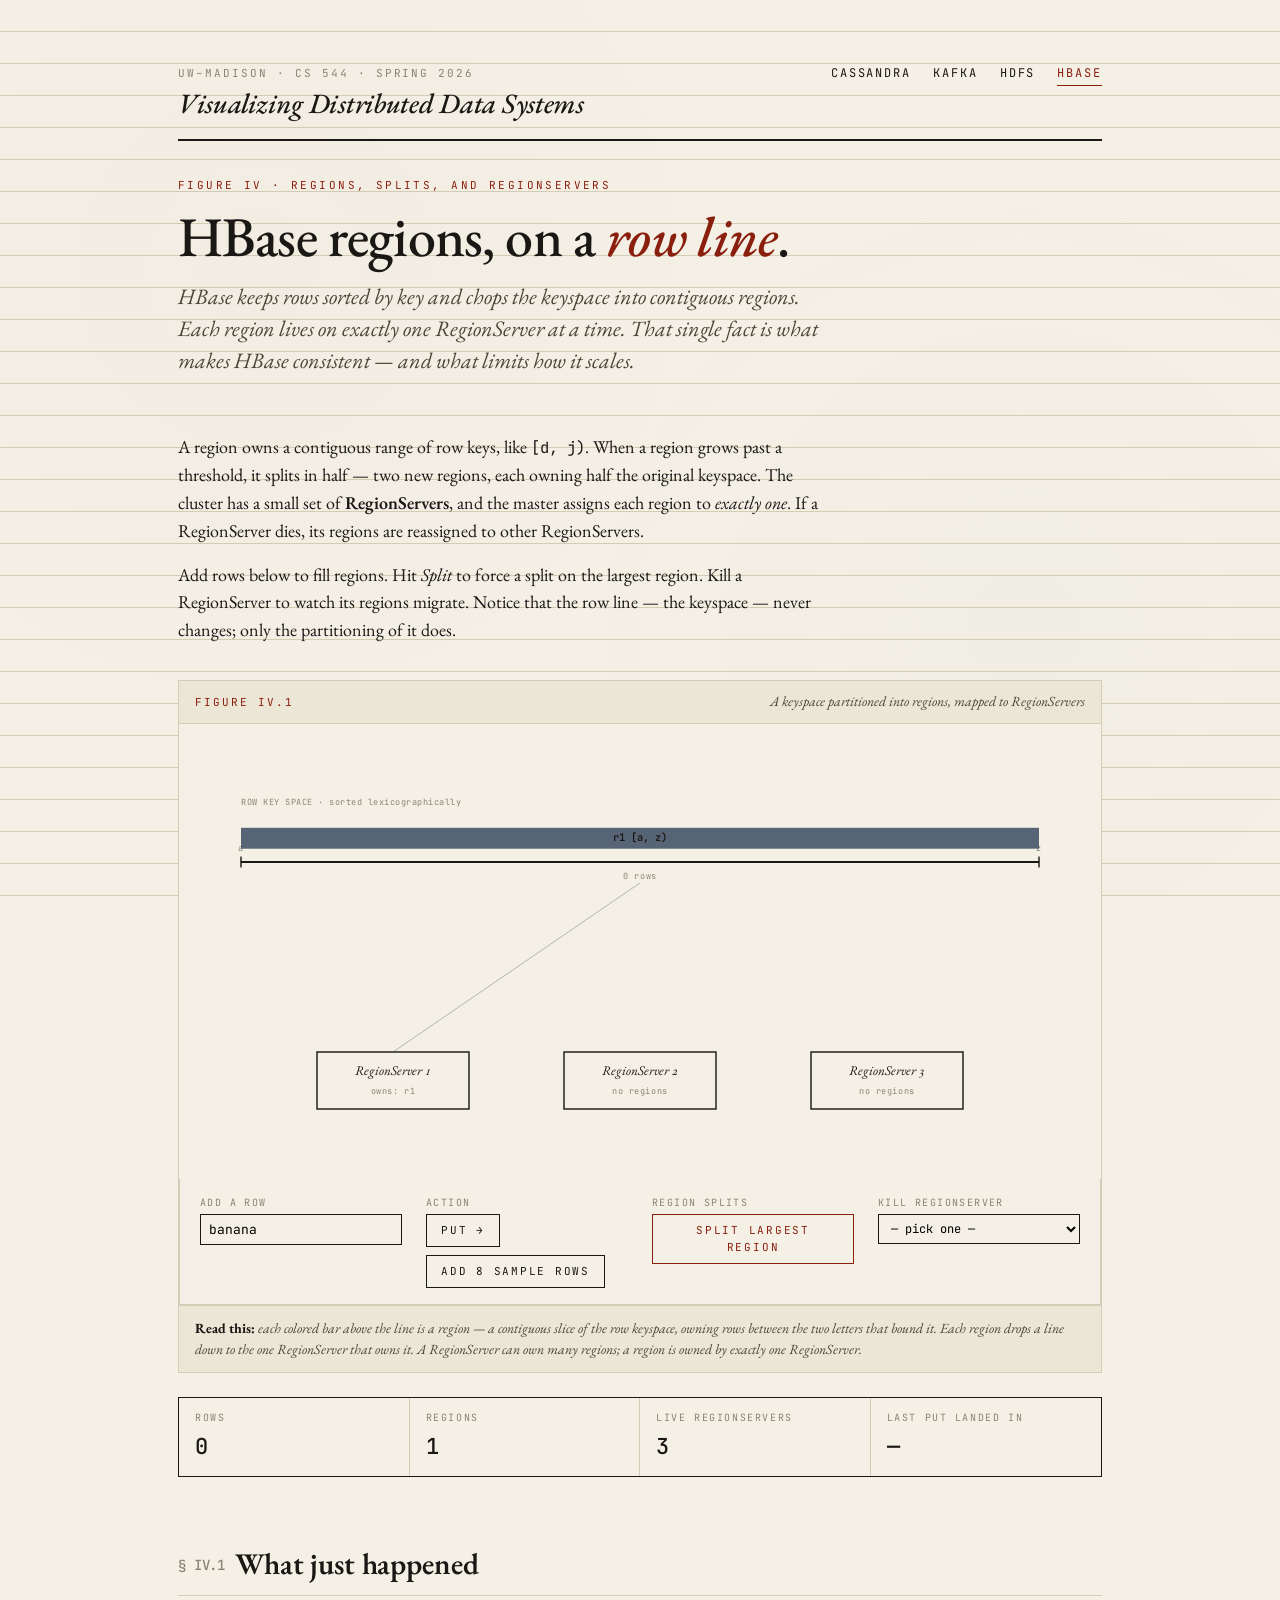
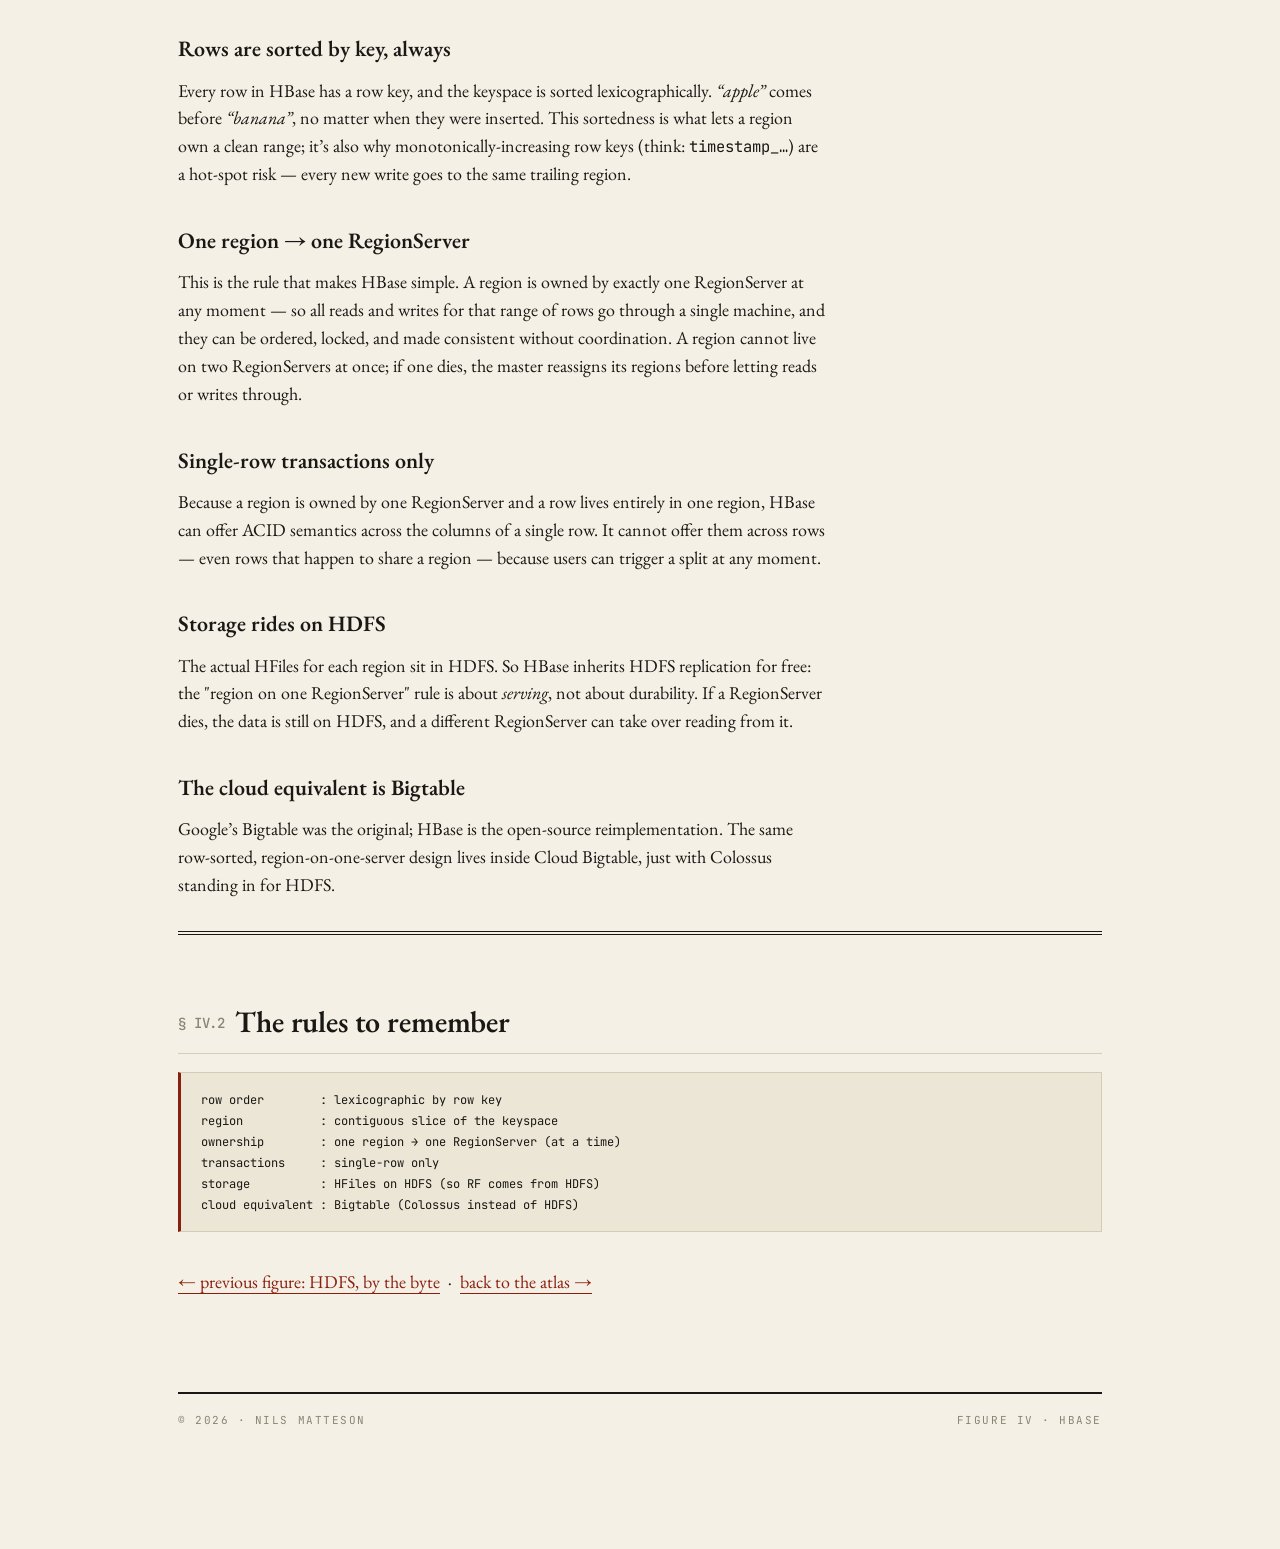
==== hbase.html @ 3a1dfbe9 "Initial site: four interactive figures for CS 544 distributed systems - Figure I (Cassandra): 8-vnod" ====
<!doctype html>
<html lang="en">
<head>
  <meta charset="utf-8" />
  <meta name="viewport" content="width=device-width, initial-scale=1" />
  <title>HBase regions on a row line — CS 544 Visualizations</title>
  <link rel="stylesheet" href="styles/main.css" />
</head>
<body>
  <main class="page page--wide">

    <header class="masthead">
      <div>
        <div class="masthead__meta">UW–Madison · CS 544 · spring 2026</div>
        <div class="masthead__title"><a href="./index.html">Visualizing Distributed Data Systems</a></div>
      </div>
      <nav class="masthead__nav">
        <a href="./cassandra.html">Cassandra</a>
        <a href="./kafka.html">Kafka</a>
        <a href="./hdfs.html">HDFS</a>
        <a href="./hbase.html" class="is-current">HBase</a>
      </nav>
    </header>

    <div class="eyebrow">Figure IV · Regions, splits, and RegionServers</div>
    <h1 class="title">HBase regions, on a <em>row line</em>.</h1>
    <p class="lede">
      HBase keeps rows sorted by key and chops the keyspace into
      contiguous regions. Each region lives on exactly one
      RegionServer at a time. That single fact is what makes HBase
      consistent — and what limits how it scales.
    </p>

    <p>
      A region owns a contiguous range of row keys, like
      <span class="mono">[d, j)</span>. When a region grows past a
      threshold, it splits in half — two new regions, each owning
      half the original keyspace. The cluster has a small set of
      <strong>RegionServers</strong>, and the master assigns each
      region to <em>exactly one</em>. If a RegionServer dies, its
      regions are reassigned to other RegionServers.
    </p>

    <p>
      Add rows below to fill regions. Hit <em>Split</em> to force a
      split on the largest region. Kill a RegionServer to watch its
      regions migrate. Notice that the row line — the keyspace —
      never changes; only the partitioning of it does.
    </p>

    <figure class="figure">
      <div class="figure__head">
        <span class="figure__label">Figure IV.1</span>
        <span class="figure__title">A keyspace partitioned into regions, mapped to RegionServers</span>
      </div>
      <div class="figure__body" id="hbase-stage">
        <svg id="hbase-svg" viewBox="0 0 920 420" role="img" aria-label="HBase regions on a row line">

          <!-- row line label -->
          <text x="40" y="60" class="label-sm">ROW KEY SPACE  ·  sorted lexicographically</text>

          <!-- the row line itself -->
          <line x1="40" y1="120" x2="880" y2="120" class="stroke-ink" stroke-width="2" />
          <line x1="40" y1="115" x2="40" y2="125" class="stroke-ink" stroke-width="1" />
          <line x1="880" y1="115" x2="880" y2="125" class="stroke-ink" stroke-width="1" />
          <text x="40" y="108" text-anchor="middle" class="label-sm">a</text>
          <text x="880" y="108" text-anchor="middle" class="label-sm">z</text>

          <!-- regions (drawn by JS) -->
          <g id="regions-g"></g>

          <!-- RegionServers (drawn by JS) -->
          <g id="rs-g"></g>

          <!-- assignment lines (drawn by JS) -->
          <g id="assign-g"></g>
        </svg>
      </div>

      <div class="controls">
        <div class="control">
          <span class="control__label">Add a row</span>
          <input type="text" id="row-key" value="banana" maxlength="20"
                 style="font-family: var(--mono); font-size: 13px; border: 1px solid var(--ink); background: var(--paper); padding: 6px 8px; border-radius: 0;" />
        </div>
        <div class="control">
          <span class="control__label">Action</span>
          <div style="display:flex; gap:8px; flex-wrap:wrap;">
            <button class="btn" id="btn-add">Put →</button>
            <button class="btn" id="btn-burst">Add 8 sample rows</button>
          </div>
        </div>
        <div class="control">
          <span class="control__label">Region splits</span>
          <button class="btn btn--accent" id="btn-split">Split largest region</button>
        </div>
        <div class="control">
          <span class="control__label">Kill RegionServer</span>
          <select id="kill-rs">
            <option value="">— pick one —</option>
            <option value="0">RS-1</option>
            <option value="1">RS-2</option>
            <option value="2">RS-3</option>
          </select>
        </div>
      </div>

      <figcaption class="figure__caption">
        <b>Read this:</b> each colored bar above the line is a
        region — a contiguous slice of the row keyspace, owning rows
        between the two letters that bound it. Each region drops a
        line down to the one RegionServer that owns it. A
        RegionServer can own many regions; a region is owned by
        exactly one RegionServer.
      </figcaption>
    </figure>

    <div class="readout">
      <div class="readout__cell">
        <span class="k">Rows</span>
        <span class="v" id="r-rows">0</span>
      </div>
      <div class="readout__cell">
        <span class="k">Regions</span>
        <span class="v" id="r-regions">1</span>
      </div>
      <div class="readout__cell">
        <span class="k">Live RegionServers</span>
        <span class="v" id="r-live">3</span>
      </div>
      <div class="readout__cell">
        <span class="k">Last put landed in</span>
        <span class="v" id="r-last">—</span>
      </div>
    </div>

    <h2><span class="num">§ IV.1</span>What just happened</h2>

    <h3>Rows are sorted by key, always</h3>
    <p>
      Every row in HBase has a row key, and the keyspace is sorted
      lexicographically. <em>“apple”</em> comes before
      <em>“banana”</em>, no matter when they were inserted. This
      sortedness is what lets a region own a clean range; it’s also
      why monotonically-increasing row keys (think:
      <span class="mono">timestamp_…</span>) are a hot-spot risk —
      every new write goes to the same trailing region.
    </p>

    <h3>One region → one RegionServer</h3>
    <p>
      This is the rule that makes HBase simple. A region is owned
      by exactly one RegionServer at any moment — so all reads and
      writes for that range of rows go through a single machine, and
      they can be ordered, locked, and made consistent without
      coordination. A region cannot live on two RegionServers at
      once; if one dies, the master reassigns its regions before
      letting reads or writes through.
    </p>

    <h3>Single-row transactions only</h3>
    <p>
      Because a region is owned by one RegionServer and a row lives
      entirely in one region, HBase can offer ACID semantics across
      the columns of a single row. It cannot offer them across rows
      — even rows that happen to share a region — because users can
      trigger a split at any moment.
    </p>

    <h3>Storage rides on HDFS</h3>
    <p>
      The actual HFiles for each region sit in HDFS. So HBase
      inherits HDFS replication for free: the "region on one
      RegionServer" rule is about <em>serving</em>, not about
      durability. If a RegionServer dies, the data is still on HDFS,
      and a different RegionServer can take over reading from it.
    </p>

    <h3>The cloud equivalent is Bigtable</h3>
    <p>
      Google’s Bigtable was the original; HBase is the open-source
      reimplementation. The same row-sorted, region-on-one-server
      design lives inside Cloud Bigtable, just with Colossus standing
      in for HDFS.
    </p>

    <hr class="hr-double" />

    <h2><span class="num">§ IV.2</span>The rules to remember</h2>
    <pre><code>row order        : lexicographic by row key
region           : contiguous slice of the keyspace
ownership        : one region → one RegionServer (at a time)
transactions     : single-row only
storage          : HFiles on HDFS (so RF comes from HDFS)
cloud equivalent : Bigtable (Colossus instead of HDFS)</code></pre>

    <p style="margin-top: 36px;">
      <a class="intext" href="./hdfs.html">← previous figure: HDFS, by the byte</a>
      &nbsp;·&nbsp;
      <a class="intext" href="./index.html">back to the atlas →</a>
    </p>

    <footer class="colophon">
      <span>© 2026 · Nils Matteson</span>
      <span>Figure IV · HBase</span>
    </footer>

  </main>

  <script src="scripts/hbase-regions.js"></script>
</body>
</html>
---- styles/main.css ----
/* ==========================================================================
   CS544 Visualizations — design system
   "Lab notebook" — paper, ink, oxblood. Hard rules. Serif body.
   ========================================================================== */

@import url('https://fonts.googleapis.com/css2?family=EB+Garamond:ital,wght@0,400;0,500;0,600;0,700;1,400;1,500&family=JetBrains+Mono:wght@400;500;600&display=swap');

:root {
  /* palette */
  --paper:        #f4f0e6;
  --paper-deep:   #ece6d6;
  --paper-line:   #d4cdb6;
  --ink:          #1a1814;
  --ink-soft:     #4a4538;
  --ink-mute:     #8a8472;
  --oxblood:      #8b1f0e;
  --oxblood-deep: #5e1408;
  --moss:         #4a6b3a;
  --ochre:        #b8860b;
  --steel:        #46566a;

  /* type */
  --serif: 'EB Garamond', 'Iowan Old Style', 'Apple Garamond', Georgia, serif;
  --mono:  'JetBrains Mono', 'IBM Plex Mono', ui-monospace, Menlo, monospace;

  /* scale */
  --col: 720px;
  --gut: 24px;
}

/* ==== reset ============================================================ */

*, *::before, *::after { box-sizing: border-box; }
html, body, h1, h2, h3, h4, h5, h6, p, ul, ol, li, figure, figcaption, pre, code, table, td, th { margin: 0; padding: 0; }
button { font: inherit; color: inherit; background: none; border: 0; padding: 0; cursor: pointer; }
a { color: inherit; }

/* ==== page ============================================================ */

html {
  font-size: 18px;
  background: var(--paper);
  color: var(--ink);
  -webkit-font-smoothing: antialiased;
}

body {
  font-family: var(--serif);
  font-feature-settings: "kern" 1, "liga" 1, "onum" 1;
  line-height: 1.55;
  background:
    repeating-linear-gradient(
      to bottom,
      transparent 0,
      transparent 31px,
      var(--paper-line) 31px,
      var(--paper-line) 32px
    ),
    var(--paper);
  background-attachment: fixed;
  min-height: 100vh;
}

/* subtle paper grain */
body::before {
  content: "";
  position: fixed;
  inset: 0;
  pointer-events: none;
  background-image:
    radial-gradient(circle at 20% 30%, rgba(139, 31, 14, 0.015) 0, transparent 40%),
    radial-gradient(circle at 80% 70%, rgba(74, 107, 58, 0.015) 0, transparent 40%);
  z-index: 0;
}

/* ==== layout ========================================================== */

.page {
  position: relative;
  z-index: 1;
  max-width: var(--col);
  margin: 0 auto;
  padding: 64px 28px 120px;
}

.page--wide {
  max-width: 980px;
}

/* ==== top masthead =================================================== */

.masthead {
  display: flex;
  align-items: baseline;
  justify-content: space-between;
  gap: 24px;
  border-bottom: 2px solid var(--ink);
  padding-bottom: 14px;
  margin-bottom: 36px;
}

.masthead__title {
  font-family: var(--serif);
  font-style: italic;
  font-weight: 500;
  font-size: 28px;
  letter-spacing: -0.01em;
}

.masthead__title a { text-decoration: none; }

.masthead__meta {
  font-family: var(--mono);
  font-size: 11px;
  text-transform: uppercase;
  letter-spacing: 0.18em;
  color: var(--ink-mute);
}

.masthead__nav {
  display: flex;
  gap: 22px;
  font-family: var(--mono);
  font-size: 12px;
  text-transform: uppercase;
  letter-spacing: 0.16em;
}

.masthead__nav a {
  text-decoration: none;
  border-bottom: 1px solid transparent;
  padding-bottom: 2px;
  transition: border-color 120ms;
}

.masthead__nav a:hover,
.masthead__nav a.is-current {
  border-bottom-color: var(--oxblood);
  color: var(--oxblood);
}

/* ==== headings ======================================================= */

.eyebrow {
  font-family: var(--mono);
  font-size: 11px;
  text-transform: uppercase;
  letter-spacing: 0.22em;
  color: var(--oxblood);
  margin-bottom: 14px;
}

h1.title {
  font-family: var(--serif);
  font-weight: 500;
  font-size: 56px;
  line-height: 1.05;
  letter-spacing: -0.015em;
  margin-bottom: 14px;
}

h1.title em {
  color: var(--oxblood);
  font-style: italic;
}

.lede {
  font-family: var(--serif);
  font-style: italic;
  font-size: 22px;
  line-height: 1.45;
  color: var(--ink-soft);
  max-width: 30em;
  margin-bottom: 56px;
}

h2 {
  font-family: var(--serif);
  font-weight: 600;
  font-size: 30px;
  letter-spacing: -0.005em;
  margin: 64px 0 18px;
  border-bottom: 1px solid var(--paper-line);
  padding-bottom: 8px;
}

h2 .num {
  font-family: var(--mono);
  font-weight: 500;
  font-size: 14px;
  color: var(--ink-mute);
  margin-right: 10px;
  vertical-align: 4px;
}

h3 {
  font-family: var(--serif);
  font-weight: 600;
  font-size: 22px;
  margin: 36px 0 10px;
}

p { margin-bottom: 16px; max-width: 36em; }
p + p { text-indent: 0; }

p strong { font-weight: 600; }
p em { font-style: italic; }

a.intext {
  color: var(--oxblood);
  text-decoration: none;
  border-bottom: 1px solid var(--oxblood);
}

/* ==== code ============================================================ */

code, kbd, .mono {
  font-family: var(--mono);
  font-size: 0.86em;
}

code {
  background: var(--paper-deep);
  padding: 1px 6px;
  border: 1px solid var(--paper-line);
}

pre {
  font-family: var(--mono);
  font-size: 14px;
  background: var(--paper-deep);
  border: 1px solid var(--paper-line);
  border-left: 3px solid var(--oxblood);
  padding: 16px 20px;
  overflow-x: auto;
  margin: 18px 0;
  line-height: 1.5;
}

pre code {
  background: transparent;
  border: 0;
  padding: 0;
}

/* ==== figure ========================================================== */

.figure {
  margin: 36px 0 24px;
  border: 1px solid var(--paper-line);
  background: var(--paper);
}

.figure__head {
  display: flex;
  align-items: baseline;
  justify-content: space-between;
  padding: 10px 16px;
  border-bottom: 1px solid var(--paper-line);
  background: var(--paper-deep);
}

.figure__label {
  font-family: var(--mono);
  font-size: 11px;
  text-transform: uppercase;
  letter-spacing: 0.18em;
  color: var(--oxblood);
}

.figure__title {
  font-family: var(--serif);
  font-style: italic;
  font-size: 14px;
  color: var(--ink-soft);
}

.figure__body {
  padding: 24px;
}

.figure__caption {
  font-family: var(--serif);
  font-style: italic;
  font-size: 14px;
  line-height: 1.5;
  color: var(--ink-soft);
  padding: 12px 16px;
  border-top: 1px solid var(--paper-line);
  background: var(--paper-deep);
}

.figure__caption b { font-style: normal; color: var(--ink); }

/* ==== controls panel ================================================== */

.controls {
  display: grid;
  grid-template-columns: repeat(auto-fit, minmax(180px, 1fr));
  gap: 16px 24px;
  padding: 16px 20px;
  border: 1px solid var(--paper-line);
  border-top: 0;
  background: var(--paper);
  font-family: var(--mono);
  font-size: 12px;
}

.control { display: flex; flex-direction: column; gap: 4px; }

.control__label {
  text-transform: uppercase;
  letter-spacing: 0.14em;
  color: var(--ink-mute);
  font-size: 10px;
}

.control__value {
  color: var(--ink);
  font-weight: 600;
  font-size: 14px;
  font-variant-numeric: tabular-nums;
}

input[type="range"] {
  -webkit-appearance: none;
  appearance: none;
  width: 100%;
  height: 2px;
  background: var(--ink);
  outline: none;
  margin: 8px 0 4px;
}

input[type="range"]::-webkit-slider-thumb {
  -webkit-appearance: none;
  appearance: none;
  width: 14px;
  height: 14px;
  background: var(--oxblood);
  border: 2px solid var(--paper);
  cursor: pointer;
  border-radius: 0;
}

input[type="range"]::-moz-range-thumb {
  width: 14px;
  height: 14px;
  background: var(--oxblood);
  border: 2px solid var(--paper);
  cursor: pointer;
  border-radius: 0;
}

button.btn {
  font-family: var(--mono);
  font-size: 11px;
  text-transform: uppercase;
  letter-spacing: 0.16em;
  border: 1px solid var(--ink);
  background: var(--paper);
  padding: 7px 14px;
  cursor: pointer;
  transition: background 80ms, color 80ms;
}

button.btn:hover {
  background: var(--ink);
  color: var(--paper);
}

button.btn--accent {
  border-color: var(--oxblood);
  color: var(--oxblood);
}

button.btn--accent:hover {
  background: var(--oxblood);
  color: var(--paper);
}

select {
  font-family: var(--mono);
  font-size: 12px;
  border: 1px solid var(--ink);
  background: var(--paper);
  padding: 5px 8px;
  border-radius: 0;
}

/* ==== readout strip =================================================== */

.readout {
  display: grid;
  grid-template-columns: repeat(auto-fit, minmax(140px, 1fr));
  border: 1px solid var(--ink);
  margin: 20px 0;
}

.readout__cell {
  padding: 12px 16px;
  border-right: 1px solid var(--paper-line);
  font-family: var(--mono);
}

.readout__cell:last-child { border-right: 0; }

.readout__cell .k {
  display: block;
  font-size: 10px;
  text-transform: uppercase;
  letter-spacing: 0.16em;
  color: var(--ink-mute);
  margin-bottom: 4px;
}

.readout__cell .v {
  font-size: 22px;
  font-weight: 500;
  font-variant-numeric: tabular-nums;
  color: var(--ink);
}

.readout__cell .v--ok    { color: var(--moss); }
.readout__cell .v--warn  { color: var(--ochre); }
.readout__cell .v--bad   { color: var(--oxblood); }

/* ==== topic cards (landing) =========================================== */

.cards {
  display: grid;
  grid-template-columns: repeat(auto-fit, minmax(280px, 1fr));
  gap: 1px;
  background: var(--ink);
  border: 1px solid var(--ink);
  margin: 36px 0 56px;
}

.card {
  background: var(--paper);
  padding: 24px 22px 26px;
  text-decoration: none;
  color: inherit;
  display: flex;
  flex-direction: column;
  gap: 10px;
  transition: background 120ms;
}

.card:hover { background: var(--paper-deep); }

.card__num {
  font-family: var(--mono);
  font-size: 11px;
  letter-spacing: 0.18em;
  color: var(--oxblood);
}

.card__title {
  font-family: var(--serif);
  font-size: 24px;
  font-weight: 500;
  line-height: 1.15;
}

.card__desc {
  font-family: var(--serif);
  font-style: italic;
  font-size: 14px;
  color: var(--ink-soft);
  line-height: 1.45;
}

.card__cta {
  font-family: var(--mono);
  font-size: 11px;
  text-transform: uppercase;
  letter-spacing: 0.16em;
  color: var(--oxblood);
  margin-top: 6px;
}

/* ==== footer ========================================================== */

.colophon {
  margin-top: 96px;
  padding-top: 18px;
  border-top: 2px solid var(--ink);
  font-family: var(--mono);
  font-size: 11px;
  text-transform: uppercase;
  letter-spacing: 0.14em;
  color: var(--ink-mute);
  display: flex;
  justify-content: space-between;
  flex-wrap: wrap;
  gap: 12px;
}

/* ==== utility ========================================================= */

.hr-double {
  border: 0;
  border-top: 1px solid var(--ink);
  border-bottom: 1px solid var(--ink);
  height: 4px;
  margin: 32px 0;
}

.hr-thin {
  border: 0;
  border-top: 1px solid var(--paper-line);
  margin: 24px 0;
}

.tag {
  display: inline-block;
  font-family: var(--mono);
  font-size: 10px;
  text-transform: uppercase;
  letter-spacing: 0.16em;
  border: 1px solid var(--ink-mute);
  padding: 2px 8px;
  color: var(--ink-soft);
}

.tag--accent { border-color: var(--oxblood); color: var(--oxblood); }

/* ==== SVG common ====================================================== */

svg .stroke-ink   { stroke: var(--ink); }
svg .stroke-ox    { stroke: var(--oxblood); }
svg .stroke-mute  { stroke: var(--ink-mute); }
svg .stroke-moss  { stroke: var(--moss); }
svg .fill-paper   { fill: var(--paper); }
svg .fill-ink     { fill: var(--ink); }
svg .fill-ox      { fill: var(--oxblood); }
svg .fill-mute    { fill: var(--ink-mute); }
svg .fill-moss    { fill: var(--moss); }
svg .fill-ochre   { fill: var(--ochre); }
svg text {
  font-family: var(--mono);
  font-size: 11px;
  fill: var(--ink);
  user-select: none;
}
svg .label-sm { font-size: 9px; fill: var(--ink-mute); letter-spacing: 0.06em; }
svg .label-lg { font-family: var(--serif); font-style: italic; font-size: 14px; fill: var(--ink); }

/* ==== animations ====================================================== */

@keyframes pulse-ox {
  0%   { opacity: 0.0; }
  40%  { opacity: 1.0; }
  100% { opacity: 0.0; }
}

@keyframes flow {
  from { stroke-dashoffset: 0; }
  to   { stroke-dashoffset: -24; }
}

.flowline {
  stroke-dasharray: 8 4;
  animation: flow 1.2s linear infinite;
}

.is-active { stroke: var(--oxblood) !important; }
.is-active-fill { fill: var(--oxblood) !important; }

/* ==== responsive ====================================================== */

@media (max-width: 720px) {
  html { font-size: 16px; }
  h1.title { font-size: 38px; }
  .lede    { font-size: 19px; }
  h2       { font-size: 24px; }
  .page    { padding: 36px 18px 80px; }
  .masthead { flex-wrap: wrap; }
  .masthead__nav { width: 100%; padding-top: 8px; }
}
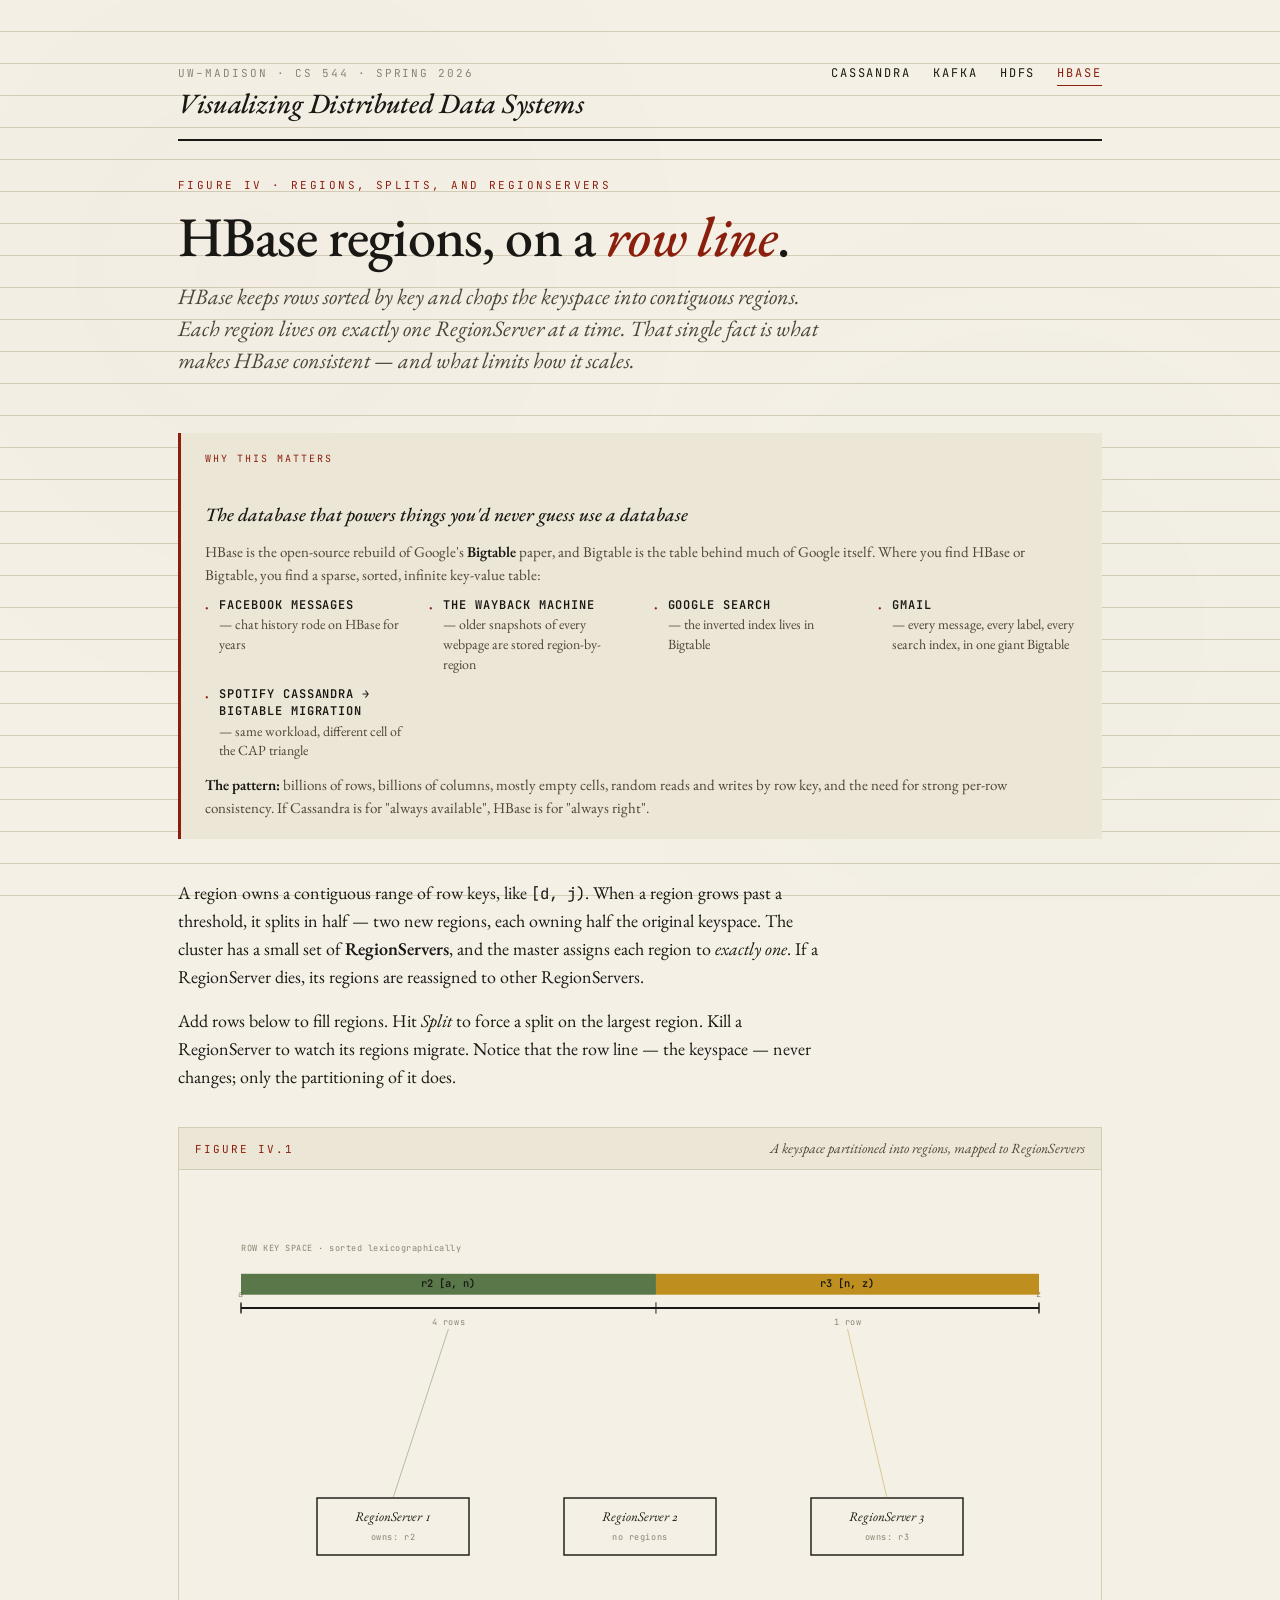
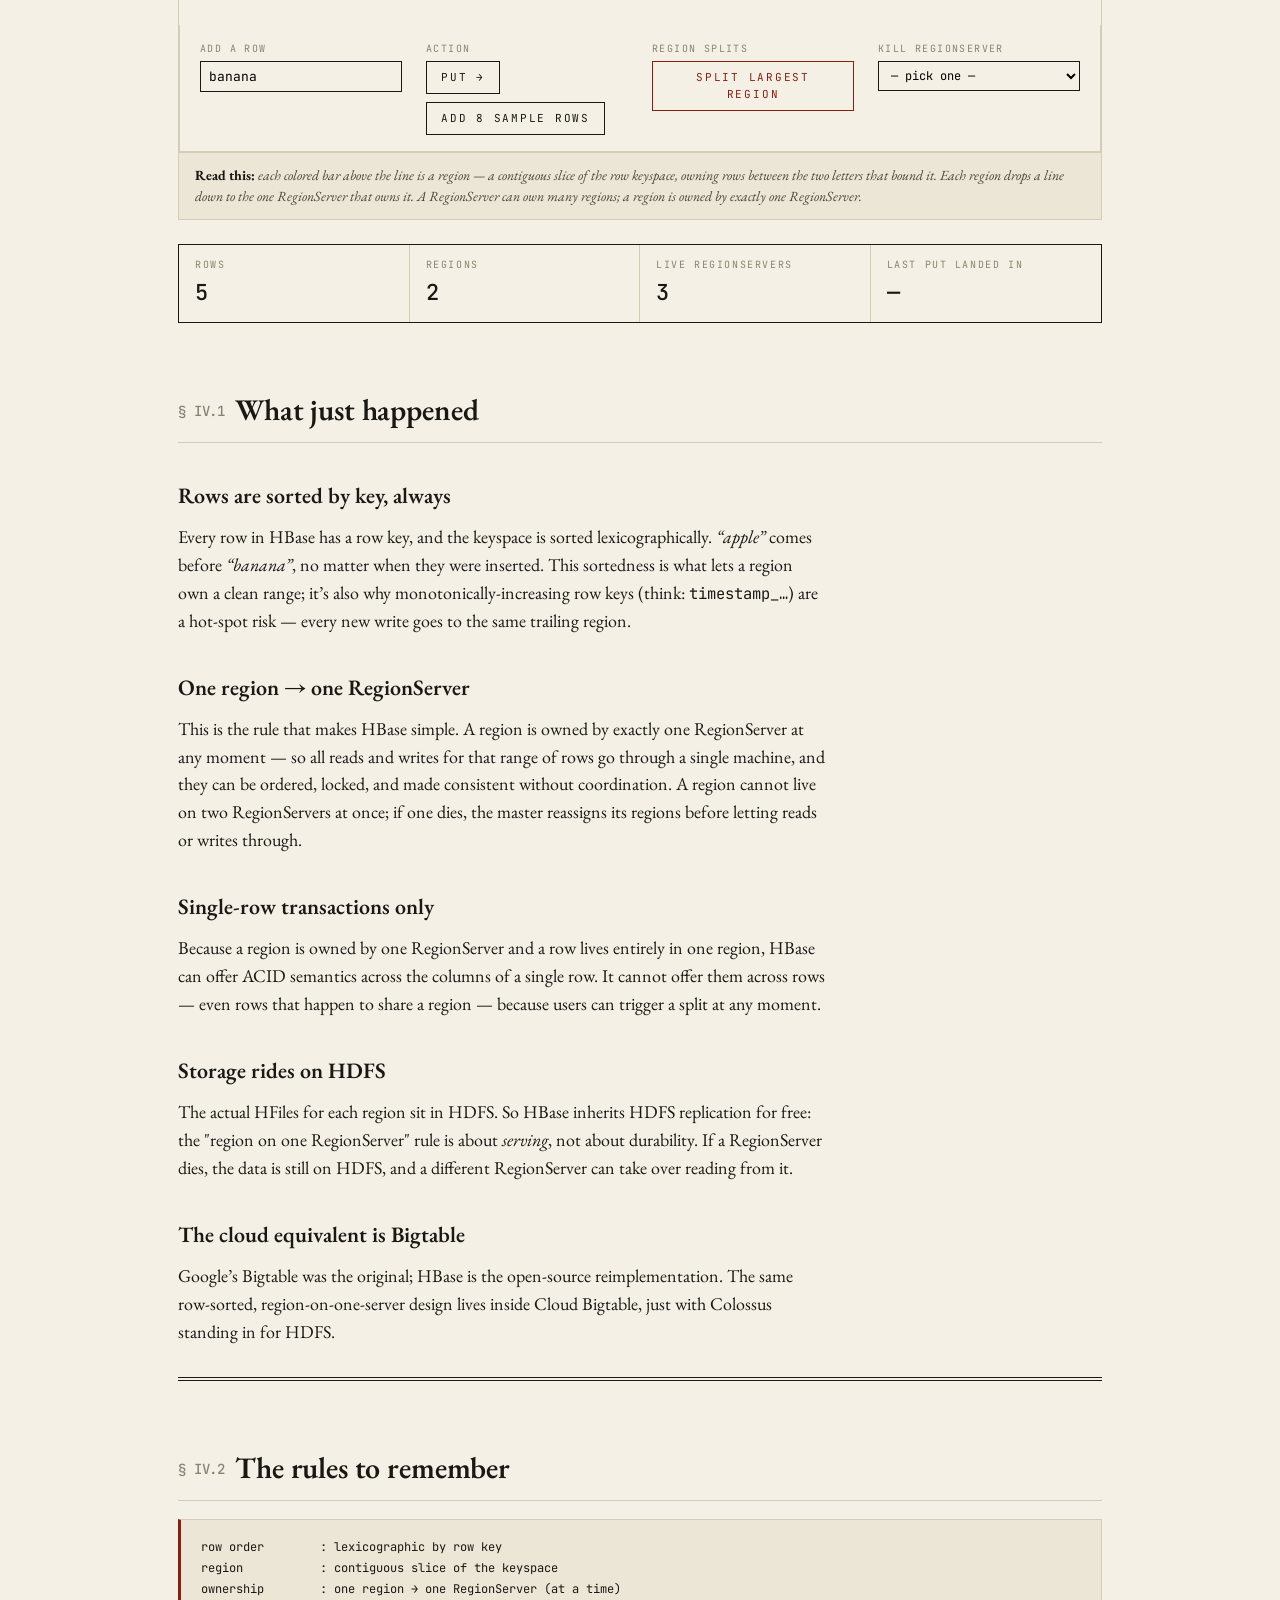
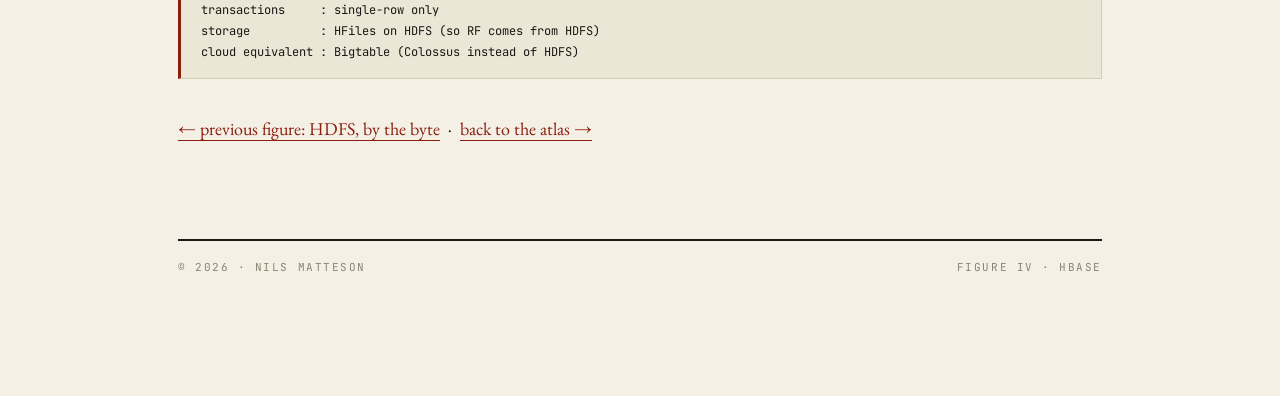
==== commit b424063d: "Add motivating real-world callouts; fix Cassandra label overlaps; seed HBase - Each system page now " ====
--- a/hbase.html
+++ b/hbase.html
@@ -31,6 +31,33 @@
       consistent — and what limits how it scales.
     </p>
 
+    <aside class="callout">
+      <span class="callout__label">Why this matters</span>
+      <h3 class="callout__title">The database that powers things you'd never guess use a database</h3>
+      <div class="callout__body">
+        <p>
+          HBase is the open-source rebuild of Google's <strong>Bigtable</strong>
+          paper, and Bigtable is the table behind much of Google
+          itself. Where you find HBase or Bigtable, you find a
+          sparse, sorted, infinite key-value table:
+        </p>
+        <ul class="callout__list">
+          <li><strong>Facebook Messages</strong> — chat history rode on HBase for years</li>
+          <li><strong>The Wayback Machine</strong> — older snapshots of every webpage are stored region-by-region</li>
+          <li><strong>Google Search</strong> — the inverted index lives in Bigtable</li>
+          <li><strong>Gmail</strong> — every message, every label, every search index, in one giant Bigtable</li>
+          <li><strong>Spotify Cassandra → Bigtable migration</strong> — same workload, different cell of the CAP triangle</li>
+        </ul>
+        <p style="margin-top:12px;">
+          <strong>The pattern:</strong> billions of rows, billions of
+          columns, mostly empty cells, random reads and writes by
+          row key, and the need for strong per-row consistency. If
+          Cassandra is for "always available", HBase is for "always
+          right".
+        </p>
+      </div>
+    </aside>
+
     <p>
       A region owns a contiguous range of row keys, like
       <span class="mono">[d, j)</span>. When a region grows past a
--- a/styles/main.css
+++ b/styles/main.css
@@ -425,6 +425,74 @@
 .readout__cell .v--warn  { color: var(--ochre); }
 .readout__cell .v--bad   { color: var(--oxblood); }
 
+/* ==== callout (why this matters) ====================================== */
+
+.callout {
+  background: var(--paper-deep);
+  border-left: 3px solid var(--oxblood);
+  padding: 18px 24px 20px;
+  margin: 28px 0 40px;
+}
+
+.callout__label {
+  display: block;
+  font-family: var(--mono);
+  font-size: 10px;
+  text-transform: uppercase;
+  letter-spacing: 0.20em;
+  color: var(--oxblood);
+  margin-bottom: 10px;
+}
+
+.callout__title {
+  font-family: var(--serif);
+  font-style: italic;
+  font-weight: 500;
+  font-size: 19px;
+  line-height: 1.35;
+  margin-bottom: 12px;
+  color: var(--ink);
+  border: 0;
+  padding: 0;
+}
+
+.callout__body {
+  font-family: var(--serif);
+  font-size: 15px;
+  line-height: 1.55;
+  color: var(--ink-soft);
+}
+
+.callout__body p { margin-bottom: 10px; max-width: none; }
+.callout__body p:last-child { margin-bottom: 0; }
+.callout__body strong { color: var(--ink); font-weight: 600; }
+
+.callout__list {
+  list-style: none;
+  margin: 0;
+  padding: 0;
+  display: grid;
+  grid-template-columns: repeat(auto-fit, minmax(200px, 1fr));
+  gap: 12px 24px;
+  margin-top: 8px;
+}
+.callout__list li {
+  font-family: var(--serif);
+  font-size: 14px;
+  line-height: 1.4;
+  color: var(--ink-soft);
+  padding-left: 14px;
+  position: relative;
+}
+.callout__list li::before {
+  content: '·';
+  position: absolute;
+  left: 0;
+  color: var(--oxblood);
+  font-weight: 700;
+}
+.callout__list li strong { color: var(--ink); font-family: var(--mono); font-size: 12px; text-transform: uppercase; letter-spacing: 0.08em; display: block; margin-bottom: 2px; }
+
 /* ==== topic cards (landing) =========================================== */
 
 .cards {
